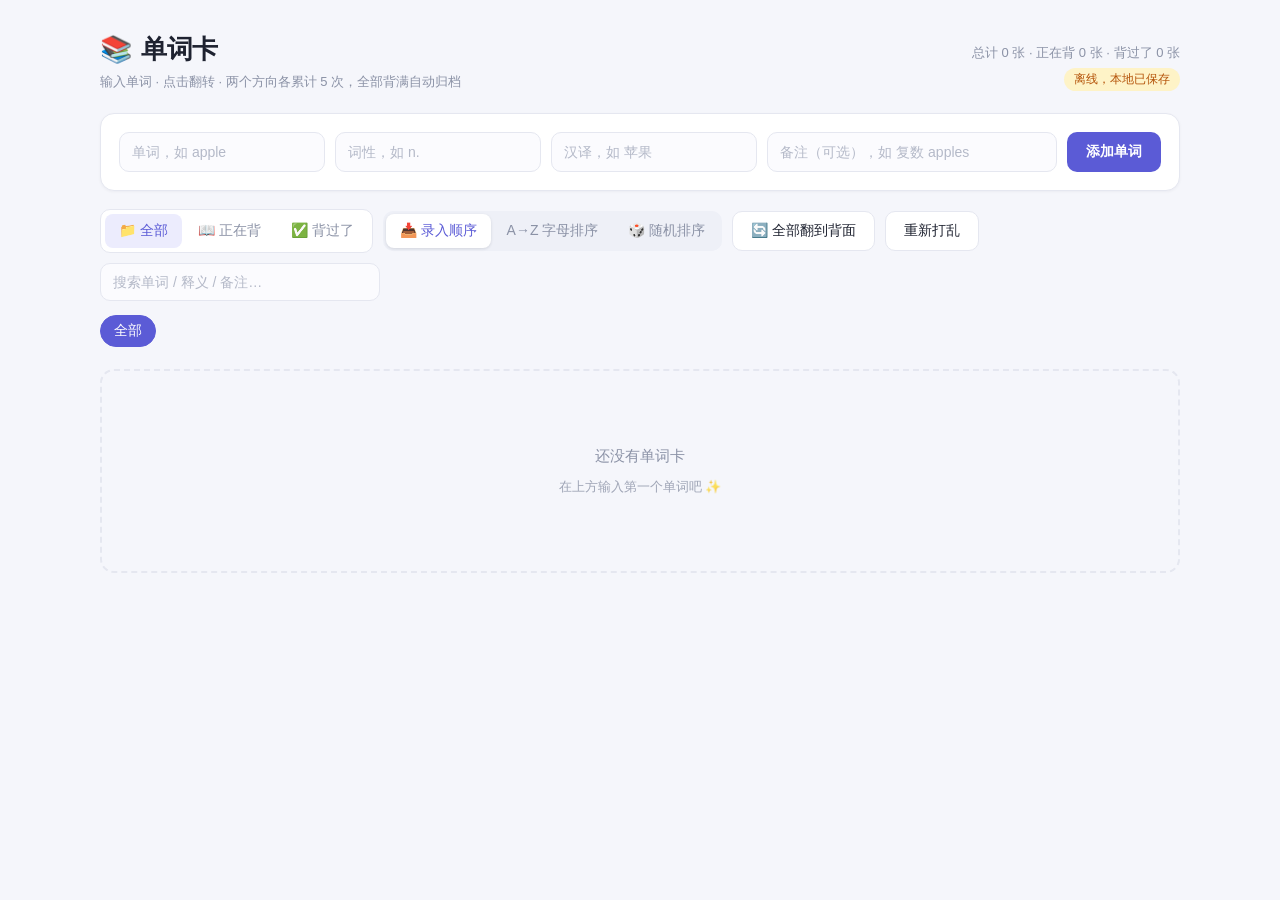
==== index.html @ 342df711 "feat: 单词卡 PWA — 翻转记忆、知识库后端、SSE 实时同步" ====
<!DOCTYPE html>
<html lang="zh-CN">
<head>
<meta charset="UTF-8">
<meta name="viewport" content="width=device-width, initial-scale=1.0, viewport-fit=cover">
<meta http-equiv="Cache-Control" content="no-cache, no-store, must-revalidate">
<meta http-equiv="Pragma" content="no-cache">
<meta name="theme-color" content="#f5f6fb">
<meta name="apple-mobile-web-app-capable" content="yes">
<meta name="apple-mobile-web-app-title" content="单词卡">
<title>单词卡 · Word Cards</title>
<link rel="icon" href="assets/img/icon.svg" type="image/svg+xml">
<link rel="manifest" href="manifest.webmanifest">
<link rel="stylesheet" href="assets/css/style.css?v=6">
<link rel="stylesheet" href="assets/css/responsive.css?v=6">
</head>
<body>
<div class="wrap">

  <header class="page">
    <div>
      <h1><span>📚</span>单词卡</h1>
      <div class="sub">输入单词 · 点击翻转 · 两个方向各累计 5 次，全部背满自动归档</div>
    </div>
    <div class="meta">
      <div class="stats" id="stats"></div>
      <div class="sync" id="syncStatus" data-kind="">未同步</div>
    </div>
  </header>

  <div class="panel">
    <form id="addForm" autocomplete="off">
      <input id="wordInput" class="field" placeholder="单词，如 apple" required>
      <input id="posInput" class="field" placeholder="词性，如 n." list="posList">
      <datalist id="posList">
        <option value="n."></option>
        <option value="v."></option>
        <option value="adj."></option>
        <option value="adv."></option>
        <option value="prep."></option>
        <option value="conj."></option>
        <option value="pron."></option>
        <option value="num."></option>
        <option value="art."></option>
        <option value="int."></option>
        <option value="phr."></option>
      </datalist>
      <input id="meaningInput" class="field" placeholder="汉译，如 苹果">
      <input id="noteInput" class="field note-field" placeholder="备注（可选），如 复数 apples">
      <div class="form-actions">
        <button type="submit" id="submitBtn" class="btn">添加单词</button>
        <button type="button" id="cancelBtn" class="btn ghost" hidden>取消</button>
      </div>
    </form>
  </div>

  <div class="toolbar">
    <div class="seg folder-seg" id="folderSeg">
      <button type="button" class="seg-btn active" data-folder="all">📁 全部</button>
      <button type="button" class="seg-btn" data-folder="learning">📖 正在背</button>
      <button type="button" class="seg-btn" data-folder="archived">✅ 背过了</button>
    </div>

    <div class="seg sort-seg" id="sortSeg">
      <button type="button" class="seg-btn active" data-sort="added">📥 录入顺序</button>
      <button type="button" class="seg-btn" data-sort="alpha">A→Z 字母排序</button>
      <button type="button" class="seg-btn" data-sort="random">🎲 随机排序</button>
    </div>
    <button type="button" class="btn ghost" id="flipAllBtn" title="一键把所有卡片翻到同一面">🔄 全部翻到背面</button>
    <button type="button" class="btn ghost" id="reshuffleBtn">重新打乱</button>
    <input id="searchInput" class="field" placeholder="搜索单词 / 释义 / 备注…">
  </div>

  <div class="letters" id="letterBar"></div>

  <div class="grid" id="grid"></div>
  <noscript><div class="empty">需要启用 JavaScript 才能使用单词卡</div></noscript>

</div>

<div class="toast" id="toast" role="status" aria-live="polite"></div>

<script src="assets/js/store.js?v=6" defer></script>
<script src="assets/js/app.js?v=6" defer></script>
</body>
</html>
---- assets/css/style.css ----
/* 单词卡 · 基础样式（桌面优先） */
:root {
  --bg: #f5f6fb;
  --card: #ffffff;
  --primary: #5b5bd6;
  --primary-dark: #4a4ac4;
  --primary-soft: #ececfd;
  --text: #1e2230;
  --muted: #8b92a6;
  --border: #e5e7f0;
  --radius: 14px;
  --danger: #e5484d;
  --success: #10b981;
  --success-soft: #d1fae5;
}

*, *::before, *::after { box-sizing: border-box; }

body {
  margin: 0;
  padding: 32px 16px 80px;
  font-family: -apple-system, BlinkMacSystemFont, "Segoe UI", "PingFang SC", "Hiragino Sans GB", "Microsoft YaHei", sans-serif;
  background: var(--bg);
  color: var(--text);
  -webkit-font-smoothing: antialiased;
  -webkit-text-size-adjust: 100%;
}

.wrap { max-width: 1080px; margin: 0 auto; }

/* ---------- 顶部 ---------- */
header.page {
  display: flex;
  align-items: flex-end;
  justify-content: space-between;
  gap: 16px;
  margin-bottom: 22px;
  flex-wrap: wrap;
}
h1 {
  margin: 0;
  font-size: 26px;
  letter-spacing: -.02em;
  display: flex;
  align-items: center;
  gap: 10px;
}
.sub { color: var(--muted); font-size: 13px; margin-top: 6px; }
.stats { font-size: 13px; color: var(--muted); white-space: nowrap; }

/* ---------- 表单 ---------- */
.panel {
  background: var(--card);
  border: 1px solid var(--border);
  border-radius: var(--radius);
  padding: 18px;
  box-shadow: 0 1px 3px rgba(20, 24, 40, .045);
}

#addForm { display: flex; flex-wrap: wrap; gap: 10px; }
#addForm .field { flex: 1 1 150px; min-width: 0; }
#addForm .note-field { flex: 1.6 1 200px; }
.form-actions { display: flex; gap: 8px; }

.field {
  padding: 10px 12px;
  border: 1px solid var(--border);
  border-radius: 10px;
  background: #fbfbfe;
  color: var(--text);
  outline: none;
  font-size: 14px;
  transition: border-color .18s, box-shadow .18s, background .18s;
}
.field::placeholder { color: #b4b9c8; }
.field:focus {
  border-color: var(--primary);
  background: #fff;
  box-shadow: 0 0 0 3px var(--primary-soft);
}

.btn {
  padding: 10px 18px;
  border-radius: 10px;
  border: 1px solid transparent;
  background: var(--primary);
  color: #fff;
  font-size: 14px;
  font-weight: 600;
  cursor: pointer;
  transition: background .18s, border-color .18s, color .18s;
  white-space: nowrap;
  font-family: inherit;
}
.btn:hover { background: var(--primary-dark); }
.btn.ghost {
  background: #fff;
  border-color: var(--border);
  color: var(--text);
  font-weight: 500;
}
.btn.ghost:hover { border-color: var(--primary); color: var(--primary); }

/* ---------- 工具栏 ---------- */
.toolbar {
  display: flex;
  flex-wrap: wrap;
  align-items: center;
  gap: 10px;
  margin-top: 18px;
}
.toolbar .field { flex: 1 1 180px; max-width: 280px; }

.seg {
  display: inline-flex;
  gap: 2px;
  padding: 3px;
  background: #eef0f7;
  border-radius: 10px;
}
.seg-btn {
  border: none;
  background: transparent;
  padding: 8px 14px;
  border-radius: 8px;
  font-size: 14px;
  font-weight: 500;
  color: var(--muted);
  cursor: pointer;
  transition: .18s;
  white-space: nowrap;
  font-family: inherit;
}
.seg-btn.active {
  background: #fff;
  color: var(--primary);
  box-shadow: 0 1px 3px rgba(20, 24, 40, .12);
}

.folder-seg { background: #fff; border: 1px solid var(--border); padding: 4px; }
.folder-seg .seg-btn.active { background: var(--primary-soft); color: var(--primary); box-shadow: none; }

.letters { display: flex; flex-wrap: wrap; gap: 8px; margin-top: 14px; }
.chip {
  padding: 6px 13px;
  border-radius: 999px;
  border: 1px solid var(--border);
  background: #fff;
  color: var(--muted);
  font-size: 14px;
  cursor: pointer;
  transition: .15s;
  font-family: inherit;
}
.chip:hover { border-color: var(--primary); color: var(--primary); }
.chip.active { background: var(--primary); border-color: var(--primary); color: #fff; }

/* ---------- 卡片网格 ---------- */
.grid {
  display: grid;
  grid-template-columns: repeat(auto-fill, minmax(230px, 1fr));
  gap: 16px;
  margin-top: 22px;
}

.card {
  height: 224px;
  perspective: 1200px;
  cursor: pointer;
  -webkit-tap-highlight-color: transparent;
}
.card-inner {
  position: relative;
  width: 100%;
  height: 100%;
  transform-style: preserve-3d;
  transition: transform .55s cubic-bezier(.4, .15, .2, 1);
}
.card.flipped .card-inner { transform: rotateY(180deg); }

.face {
  position: absolute;
  inset: 0;
  display: flex;
  flex-direction: column;
  justify-content: center;
  align-items: center;
  gap: 7px;
  padding: 40px 16px 28px;
  text-align: center;
  background: var(--card);
  border: 1px solid var(--border);
  border-radius: var(--radius);
  box-shadow: 0 1px 3px rgba(20, 24, 40, .05);
  backface-visibility: hidden;
  -webkit-backface-visibility: hidden;
}
.face.back {
  transform: rotateY(180deg);
  align-items: stretch;
  text-align: left;
  background: linear-gradient(160deg, #f8f8ff 0%, #ffffff 65%);
}

.pos {
  align-self: center;
  font-size: 12px;
  font-weight: 600;
  color: var(--primary);
  background: var(--primary-soft);
  padding: 2px 8px;
  border-radius: 6px;
  letter-spacing: .02em;
}
.front .word {
  font-size: 26px;
  font-weight: 700;
  line-height: 1.2;
  letter-spacing: -.02em;
  word-break: break-word;
}
.back .meaning {
  font-size: 18px;
  font-weight: 600;
  line-height: 1.4;
  word-break: break-word;
}
.back .note {
  font-size: 13px;
  color: var(--muted);
  line-height: 1.6;
  white-space: pre-wrap;
  word-break: break-word;
  overflow-y: auto;
  max-height: 52px;
  padding-right: 4px;
}
.muted { color: var(--muted); font-weight: 400; }

.card.archived .face { background: #f9fafb; border-color: #d1d5db; opacity: .88; }
.card.archived .word { color: var(--muted); text-decoration: line-through; text-decoration-color: #cbd5e1; }

.face .hint {
  position: absolute;
  left: 0;
  right: 0;
  bottom: 10px;
  font-size: 11px;
  color: var(--muted);
  opacity: .7;
  letter-spacing: .03em;
  text-align: center;
}

/* 顶部操作栏 */
.actions {
  position: absolute;
  top: 10px;
  right: 10px;
  left: 10px;
  display: flex;
  justify-content: space-between;
  align-items: center;
  opacity: .6;
  transition: opacity .2s;
}
.card:hover .actions,
.card:focus-within .actions { opacity: 1; }

.action-group { display: flex; gap: 6px; }

.icon-btn {
  padding: 4px 8px;
  display: flex;
  align-items: center;
  justify-content: center;
  border: 1px solid var(--border);
  border-radius: 8px;
  background: #fff;
  color: var(--muted);
  font-size: 12px;
  font-weight: 500;
  line-height: 1.2;
  cursor: pointer;
  transition: .15s;
  font-family: inherit;
}
.icon-btn:hover { color: var(--primary); border-color: var(--primary); }
.icon-btn.del:hover { color: var(--danger); border-color: var(--danger); }

.btn-archive { border-color: #a7f3d0; background: var(--success-soft); color: var(--success); }
.btn-archive:hover { background: #a7f3d0; color: #047857; border-color: #6ee7b7; }

.btn-restore { border-color: #fca5a5; background: #fee2e2; color: #ef4444; }
.btn-restore:hover { background: #fca5a5; color: #b91c1c; border-color: #f87171; }

.mark-row { display: flex; align-items: center; justify-content: center; gap: 6px; }
.mark-btn {
  background: #fff;
  border: 1px dashed #cbd5e1;
  color: #94a3b8;
  padding: 6px 12px;
  border-radius: 20px;
  font-size: 12px;
  cursor: pointer;
  transition: all .2s;
  display: inline-flex;
  align-items: center;
  gap: 4px;
  font-variant-numeric: tabular-nums;
  white-space: nowrap;
  font-family: inherit;
}
.mark-btn b { font-weight: 700; }
.mark-btn:hover { border-color: var(--primary); color: var(--primary); background: var(--primary-soft); }
.mark-btn.done { border: 1px solid var(--success); background: var(--success-soft); color: #047857; }
.mark-btn.full { border-style: solid; }
.mark-btn:disabled { cursor: default; }
.mark-btn:disabled:hover { border-color: var(--success); background: var(--success-soft); color: #047857; }
.mark-btn:not(.done):disabled:hover { border-color: #cbd5e1; background: #fff; color: #94a3b8; }

.undo-btn {
  width: 24px;
  height: 24px;
  flex: none;
  display: flex;
  align-items: center;
  justify-content: center;
  border: 1px solid var(--border);
  border-radius: 50%;
  background: #fff;
  color: var(--muted);
  font-size: 15px;
  line-height: 1;
  cursor: pointer;
  transition: .15s;
  padding: 0 0 2px;
}
.undo-btn:hover { color: var(--danger); border-color: var(--danger); background: #fff5f5; }

.pair {
  display: flex;
  align-items: center;
  gap: 5px;
  font-size: 11px;
  color: var(--muted);
  font-variant-numeric: tabular-nums;
}
.pair .sep { opacity: .45; }
.pair .ok { color: var(--success); font-weight: 600; }

/* ---------- 空状态 ---------- */
.empty {
  grid-column: 1 / -1;
  padding: 70px 20px;
  text-align: center;
  color: var(--muted);
  font-size: 15px;
  line-height: 2;
  border: 2px dashed var(--border);
  border-radius: var(--radius);
}
.empty span { font-size: 13px; opacity: .8; }

/* ---------- Toast ---------- */
.toast {
  position: fixed;
  left: 50%;
  bottom: 30px;
  transform: translate(-50%, 16px);
  max-width: min(92vw, 460px);
  background: #1e2230;
  color: #fff;
  padding: 11px 18px;
  border-radius: 12px;
  font-size: 13.5px;
  line-height: 1.5;
  box-shadow: 0 8px 26px rgba(20, 24, 40, .28);
  opacity: 0;
  pointer-events: none;
  transition: opacity .22s ease, transform .22s ease;
  z-index: 60;
  text-align: center;
}
.toast.show { opacity: 1; transform: translate(-50%, 0); }

/* ---------- 同步状态 ---------- */
.meta {
  display: flex;
  flex-direction: column;
  align-items: flex-end;
  gap: 6px;
}
.sync {
  font-size: 12px;
  color: var(--muted);
  background: #eef0f7;
  border-radius: 999px;
  padding: 3px 10px;
  white-space: nowrap;
}
.sync[data-kind="ok"] { color: #047857; background: var(--success-soft); }
.sync[data-kind="busy"] { color: var(--primary); background: var(--primary-soft); }
.sync[data-kind="warn"] { color: #b45309; background: #fef3c7; }
---- assets/css/responsive.css ----
/* 单词卡 · 响应式与触屏适配 */

/* 平板及以下：工具栏换行更紧凑 */
@media (max-width: 900px) {
  .toolbar .field { max-width: none; flex: 1 1 100%; }
  .sort-seg { margin-left: 0 !important; }
}

/* 手机 */
@media (max-width: 640px) {
  body {
    padding: 20px 12px 60px;
    padding-bottom: calc(48px + env(safe-area-inset-bottom));
  }
  h1 { font-size: 22px; }
  .sub { font-size: 12px; }

  /* 输入框统一 16px，避免 iOS 聚焦时自动放大 */
  .field, .btn, .seg-btn, .chip { font-size: 16px; }
  .field { padding: 12px; }

  #addForm .field { flex: 1 1 100%; }
  .form-actions { width: 100%; }
  .form-actions .btn { flex: 1; padding: 12px; }

  .toolbar { gap: 8px; }
  .seg { width: 100%; justify-content: center; }
  .seg-btn { flex: 1; padding: 10px 4px; }
  .toolbar > .btn { flex: 1; padding: 11px 8px; }
  .toolbar .field { flex: 1 1 100%; max-width: none; }

  /* 两列卡片，小屏也不塌成单列 */
  .grid {
    grid-template-columns: repeat(auto-fill, minmax(150px, 1fr));
    gap: 10px;
    margin-top: 16px;
  }
  .card { height: 210px; }
  .front .word { font-size: 21px; }
  .back .meaning { font-size: 16px; }
  .face { padding: 38px 10px 24px; }
  .back .note { max-height: 46px; }

  /* 触屏没有 hover：操作按钮常显，点按区域放大 */
  .actions { opacity: .85; top: 8px; right: 8px; left: 8px; }
  .icon-btn { min-height: 32px; padding: 6px 9px; font-size: 13px; }
  .mark-btn { min-height: 34px; padding: 7px 10px; }
  .undo-btn { width: 30px; height: 30px; }

  .letters { gap: 6px; }
  .chip { padding: 8px 12px; }

  .toast {
    bottom: calc(18px + env(safe-area-inset-bottom));
    padding: 12px 16px;
  }
}

/* 超窄屏（iPhone SE 等） */
@media (max-width: 360px) {
  .grid { grid-template-columns: 1fr; }
  .card { height: 190px; }
}

/* 触屏设备：去掉依赖 hover 的效果 */
@media (hover: none) {
  .card:hover .actions { opacity: .85; }
  .icon-btn:hover, .mark-btn:hover, .chip:hover { border-color: inherit; }
}

/* 横屏手机：压缩纵向留白 */
@media (max-height: 480px) and (orientation: landscape) {
  body { padding-top: 12px; }
  header.page { margin-bottom: 12px; }
}

/* 尊重系统的减少动效设置 */
@media (prefers-reduced-motion: reduce) {
  .card-inner, .toast, .btn, .seg-btn, .icon-btn, .mark-btn { transition: none; }
  .card.flipped .card-inner { transform: rotateY(180deg); }
}

/* 可访问性：键盘焦点可见 */
:focus-visible {
  outline: 2px solid var(--primary);
  outline-offset: 2px;
}

@media (max-width: 640px) {
  .meta { align-items: flex-start; flex-direction: row; gap: 8px; flex-wrap: wrap; }
  .sync { padding: 3px 8px; }
}
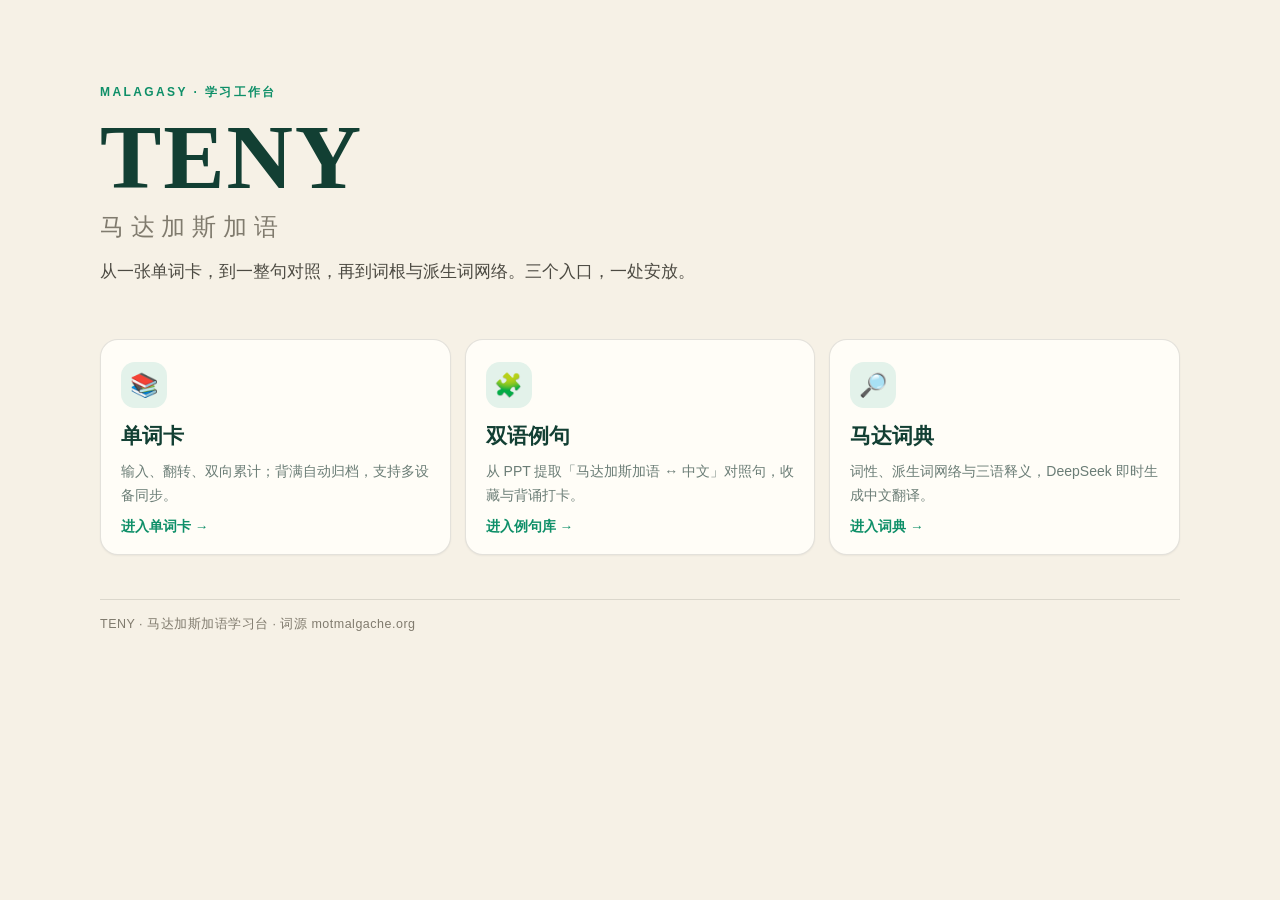
==== commit 1ebf8e2f: "chore: 每日同步 2026-11-13" ====
--- a/index.html
+++ b/index.html
@@ -1,86 +1,144 @@
-<!DOCTYPE html>
+<!doctype html>
 <html lang="zh-CN">
 <head>
-<meta charset="UTF-8">
-<meta name="viewport" content="width=device-width, initial-scale=1.0, viewport-fit=cover">
-<meta http-equiv="Cache-Control" content="no-cache, no-store, must-revalidate">
-<meta http-equiv="Pragma" content="no-cache">
-<meta name="theme-color" content="#f5f6fb">
-<meta name="apple-mobile-web-app-capable" content="yes">
-<meta name="apple-mobile-web-app-title" content="单词卡">
-<title>单词卡 · Word Cards</title>
-<link rel="icon" href="assets/img/icon.svg" type="image/svg+xml">
-<link rel="manifest" href="manifest.webmanifest">
-<link rel="stylesheet" href="assets/css/style.css?v=6">
-<link rel="stylesheet" href="assets/css/responsive.css?v=6">
+<meta charset="utf-8" />
+<meta name="viewport" content="width=device-width, initial-scale=1" />
+<title>TENY · 马达加斯加语学习台</title>
+<meta name="description" content="单词卡、双语例句、马达加斯加语词典，三个入口。" />
+<meta name="theme-color" content="#f6f1e6" />
+<link rel="icon" href="/wordcard/assets/img/icon.svg" type="image/svg+xml" />
+<link rel="stylesheet" href="/site.css" />
+<style>
+  .home {
+    max-width: 1080px;
+    margin: 0 auto;
+    padding: clamp(30px, 8vw, 76px) clamp(18px, 4vw, 28px) 56px;
+  }
+  .eyebrow {
+    margin: 0;
+    font-size: 12px;
+    letter-spacing: 0.2em;
+    font-weight: 600;
+    color: var(--primary);
+  }
+  .hero h1 {
+    font-family: var(--tn-serif);
+    font-size: clamp(52px, 12vw, 92px);
+    line-height: 0.92;
+    letter-spacing: 0.02em;
+    margin: 14px 0 18px;
+    color: var(--tn-forest);
+  }
+  .hero h1 span {
+    display: block;
+    margin-top: 16px;
+    font-family: var(--tn-serif);
+    font-size: clamp(16px, 4vw, 24px);
+    font-weight: 400;
+    letter-spacing: 0.28em;
+    color: #807b6e;
+  }
+  .sub {
+    max-width: 35em;
+    margin: 0;
+    color: #4c4a42;
+    font-size: clamp(15px, 2.6vw, 17px);
+    line-height: 1.85;
+  }
+  .cards {
+    display: grid;
+    grid-template-columns: repeat(3, minmax(0, 1fr));
+    gap: 14px;
+    margin-top: clamp(28px, 6vw, 52px);
+  }
+  .card {
+    display: flex;
+    flex-direction: column;
+    gap: 10px;
+    padding: 22px 20px 18px;
+    background: var(--card);
+    border: 1px solid var(--tn-line);
+    border-radius: 18px;
+    box-shadow: 0 1px 2px rgba(27, 26, 22, 0.05);
+    text-decoration: none;
+    color: inherit;
+    transition: transform 0.18s ease, box-shadow 0.18s ease, border-color 0.18s ease;
+  }
+  .card:hover {
+    transform: translateY(-3px);
+    border-color: #2f7a62;
+    box-shadow: 0 12px 28px rgba(18, 63, 51, 0.1);
+  }
+  .icon {
+    width: 46px;
+    height: 46px;
+    display: grid;
+    place-items: center;
+    border-radius: 14px;
+    background: var(--primary-soft);
+    font-size: 23px;
+  }
+  .card h2 {
+    margin: 4px 0 0;
+    font-family: var(--tn-serif);
+    font-size: 21px;
+    color: var(--tn-forest);
+  }
+  .card p {
+    flex: 1;
+    margin: 0;
+    color: #6b7d76;
+    font-size: 14px;
+    line-height: 1.7;
+  }
+  .go { font-size: 13.5px; font-weight: 600; color: var(--primary); }
+  footer {
+    margin-top: 44px;
+    padding-top: 16px;
+    border-top: 1px solid var(--tn-line);
+    color: #807b6e;
+    font-size: 12.5px;
+    letter-spacing: 0.04em;
+  }
+  @media (max-width: 760px) {
+    .cards { grid-template-columns: 1fr; }
+    .card { flex-direction: row; align-items: flex-start; flex-wrap: wrap; }
+    .card h2 { width: calc(100% - 62px); }
+    .card p { width: 100%; padding-left: 56px; }
+    .go { padding-left: 56px; }
+  }
+</style>
 </head>
 <body>
-<div class="wrap">
-
-  <header class="page">
-    <div>
-      <h1><span>📚</span>单词卡</h1>
-      <div class="sub">输入单词 · 点击翻转 · 两个方向各累计 5 次，全部背满自动归档</div>
-    </div>
-    <div class="meta">
-      <div class="stats" id="stats"></div>
-      <div class="sync" id="syncStatus" data-kind="">未同步</div>
-    </div>
+<main class="home">
+  <header class="hero">
+    <p class="eyebrow">MALAGASY · 学习工作台</p>
+    <h1>TENY<span>马达加斯加语</span></h1>
+    <p class="sub">从一张单词卡，到一整句对照，再到词根与派生词网络。三个入口，一处安放。</p>
   </header>
 
-  <div class="panel">
-    <form id="addForm" autocomplete="off">
-      <input id="wordInput" class="field" placeholder="单词，如 apple" required>
-      <input id="posInput" class="field" placeholder="词性，如 n." list="posList">
-      <datalist id="posList">
-        <option value="n."></option>
-        <option value="v."></option>
-        <option value="adj."></option>
-        <option value="adv."></option>
-        <option value="prep."></option>
-        <option value="conj."></option>
-        <option value="pron."></option>
-        <option value="num."></option>
-        <option value="art."></option>
-        <option value="int."></option>
-        <option value="phr."></option>
-      </datalist>
-      <input id="meaningInput" class="field" placeholder="汉译，如 苹果">
-      <input id="noteInput" class="field note-field" placeholder="备注（可选），如 复数 apples">
-      <div class="form-actions">
-        <button type="submit" id="submitBtn" class="btn">添加单词</button>
-        <button type="button" id="cancelBtn" class="btn ghost" hidden>取消</button>
-      </div>
-    </form>
-  </div>
+  <section class="cards" aria-label="三个学习入口">
+    <a class="card" href="/wordcard/">
+      <span class="icon">📚</span>
+      <h2>单词卡</h2>
+      <p>输入、翻转、双向累计；背满自动归档，支持多设备同步。</p>
+      <span class="go">进入单词卡 →</span>
+    </a>
+    <a class="card" href="/examples/">
+      <span class="icon">🧩</span>
+      <h2>双语例句</h2>
+      <p>从 PPT 提取「马达加斯加语 ↔ 中文」对照句，收藏与背诵打卡。</p>
+      <span class="go">进入例句库 →</span>
+    </a>
+    <a class="card" href="/dict/">
+      <span class="icon">🔎</span>
+      <h2>马达词典</h2>
+      <p>词性、派生词网络与三语释义，DeepSeek 即时生成中文翻译。</p>
+      <span class="go">进入词典 →</span>
+    </a>
+  </section>
 
-  <div class="toolbar">
-    <div class="seg folder-seg" id="folderSeg">
-      <button type="button" class="seg-btn active" data-folder="all">📁 全部</button>
-      <button type="button" class="seg-btn" data-folder="learning">📖 正在背</button>
-      <button type="button" class="seg-btn" data-folder="archived">✅ 背过了</button>
-    </div>
-
-    <div class="seg sort-seg" id="sortSeg">
-      <button type="button" class="seg-btn active" data-sort="added">📥 录入顺序</button>
-      <button type="button" class="seg-btn" data-sort="alpha">A→Z 字母排序</button>
-      <button type="button" class="seg-btn" data-sort="random">🎲 随机排序</button>
-    </div>
-    <button type="button" class="btn ghost" id="flipAllBtn" title="一键把所有卡片翻到同一面">🔄 全部翻到背面</button>
-    <button type="button" class="btn ghost" id="reshuffleBtn">重新打乱</button>
-    <input id="searchInput" class="field" placeholder="搜索单词 / 释义 / 备注…">
-  </div>
-
-  <div class="letters" id="letterBar"></div>
-
-  <div class="grid" id="grid"></div>
-  <noscript><div class="empty">需要启用 JavaScript 才能使用单词卡</div></noscript>
-
-</div>
-
-<div class="toast" id="toast" role="status" aria-live="polite"></div>
-
-<script src="assets/js/store.js?v=6" defer></script>
-<script src="assets/js/app.js?v=6" defer></script>
+  <footer>TENY · 马达加斯加语学习台 · 词源 motmalgache.org</footer>
+</main>
 </body>
 </html>
--- a/site.css
+++ b/site.css
@@ -0,0 +1,106 @@
+/* TENY · 统一站点样式（在各子页自带样式之后加载） */
+:root {
+  --bg: #f6f1e6;
+  --card: #fffdf7;
+  --primary: #0e8f68;
+  --primary-dark: #0a7052;
+  --primary-soft: #e3f2ea;
+  --text: #1b1a16;
+  --muted: #6b7d76;
+  --border: #e3ded0;
+  --ink: #1b1a16;
+  --line: #e3ded0;
+  --accent: #0e8f68;
+  --accent-dark: #0a7052;
+  --accent-soft: #e3f2ea;
+  --tn-paper: #f6f1e6;
+  --tn-forest: #123f33;
+  --tn-ink: #1b1a16;
+  --tn-line: rgba(27, 26, 22, 0.12);
+  --tn-serif: "Iowan Old Style", "Palatino Linotype", Palatino, "Songti SC", "Noto Serif SC", Georgia, serif;
+}
+
+body {
+  background-color: var(--tn-paper);
+  font-family: -apple-system, BlinkMacSystemFont, "Segoe UI", "PingFang SC", "Hiragino Sans GB", "Microsoft YaHei", sans-serif;
+}
+
+/* 顶部站点导航：返回首页 + 三个入口 */
+.tn-bar {
+  position: sticky;
+  top: 0;
+  z-index: 80;
+  background: rgba(246, 241, 230, 0.93);
+  -webkit-backdrop-filter: blur(12px);
+  backdrop-filter: blur(12px);
+  border-bottom: 1px solid var(--tn-line);
+}
+
+.tn-inner {
+  max-width: 1080px;
+  margin: 0 auto;
+  padding: 9px clamp(12px, 3vw, 24px);
+  display: flex;
+  align-items: center;
+  gap: 10px;
+}
+
+.tn-back {
+  flex: none;
+  display: inline-flex;
+  align-items: center;
+  gap: 6px;
+  font-size: 13.5px;
+  font-weight: 600;
+  line-height: 1.15;
+  text-decoration: none;
+  color: #f6f1e6;
+  background: var(--tn-forest);
+  padding: 8px 13px;
+  border-radius: 999px;
+}
+
+.tn-back:hover { background: #1d5c49; }
+
+.tn-nav {
+  display: flex;
+  gap: 6px;
+  margin-left: auto;
+  overflow-x: auto;
+  scrollbar-width: none;
+  -ms-overflow-style: none;
+  padding: 2px;
+}
+
+.tn-nav::-webkit-scrollbar { display: none; }
+
+.tn-nav a {
+  flex: none;
+  font-size: 13.5px;
+  line-height: 1.15;
+  padding: 8px 12px;
+  border-radius: 999px;
+  color: #4c4a42;
+  text-decoration: none;
+  white-space: nowrap;
+  border: 1px solid transparent;
+}
+
+.tn-nav a:hover { background: #efe8d8; border-color: var(--tn-line); }
+
+.tn-nav a.active {
+  background: var(--primary-soft);
+  border-color: #bfe0d2;
+  color: var(--primary-dark);
+  font-weight: 600;
+}
+
+/* 词典页原本的 sticky 头会让位给站点导航 */
+.has-tn-bar .site-header { position: static; }
+
+@media (max-width: 560px) {
+  .tn-inner { flex-wrap: wrap; padding: 8px 10px; gap: 8px; }
+  .tn-back { font-size: 12.5px; padding: 7px 11px; }
+  .tn-nav { width: 100%; margin-left: 0; overflow: visible; }
+  .tn-nav a { flex: 1; text-align: center; font-size: 12.5px; padding: 7px 8px; }
+}
